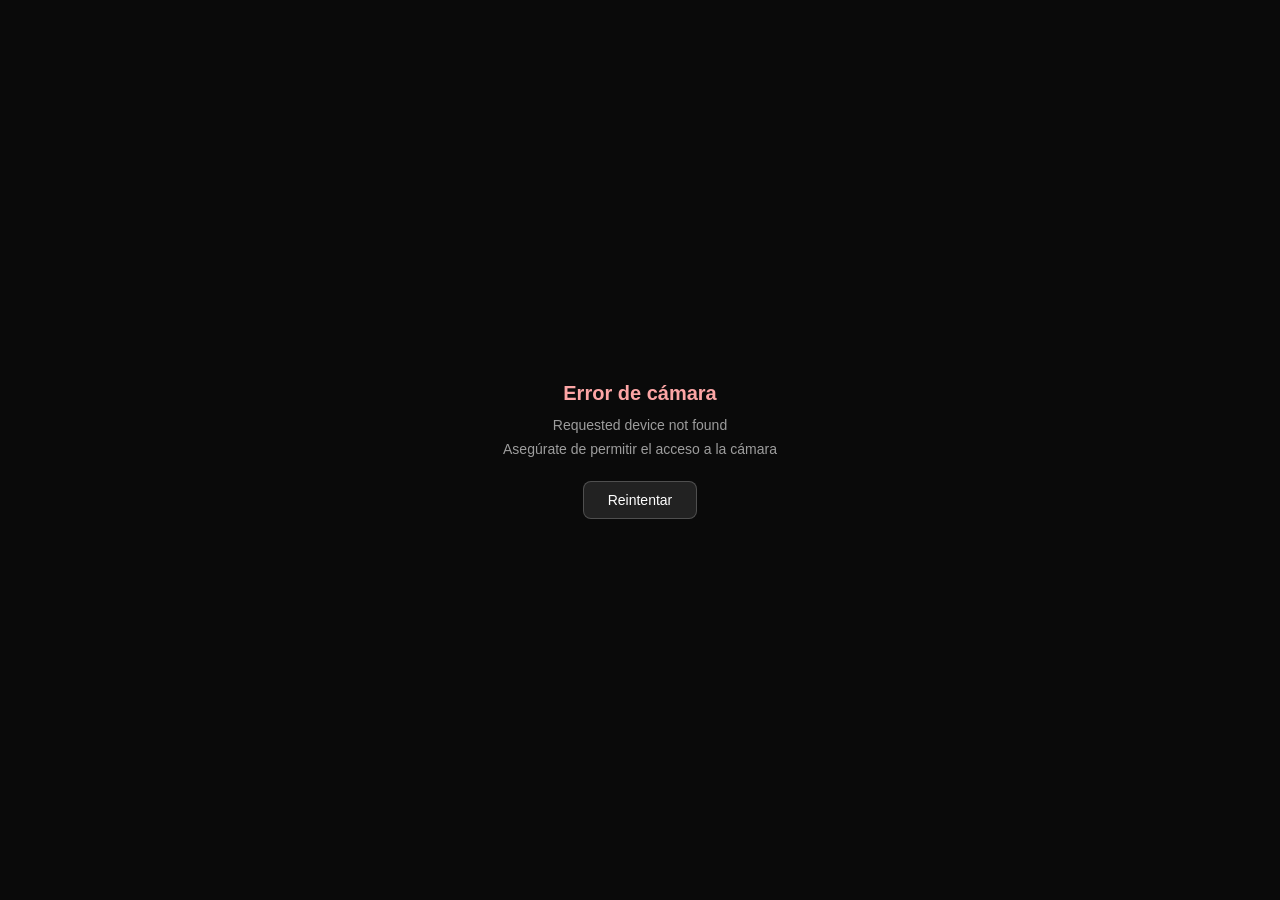
==== index.html @ 2f6f901b "Add files via upload primera versión" ====
<!DOCTYPE html>
<html lang="es">
<head>
    <meta charset="UTF-8">
    <meta name="viewport" content="width=device-width, initial-scale=1.0, user-scalable=no">
    <title>Reloj AR - QR en tu muñeca</title>
    <link rel="manifest" href="manifest.json">
    <meta name="theme-color" content="#000000">
    <meta name="apple-mobile-web-app-capable" content="yes">
    <meta name="apple-mobile-web-app-status-bar-style" content="black-translucent">
    <link rel="apple-touch-icon" href="icon-192.png">
    <link rel="stylesheet" href="styles/style.css">
</head>
<body>
    <video id="video" autoplay playsinline muted></video>
    <canvas id="overlay"></canvas>

    <div id="loading" class="activo">
        <div class="loader-icon">
            <svg viewBox="0 0 100 100" width="80" height="80">
                <circle cx="50" cy="50" r="40" fill="none" stroke="currentColor" stroke-width="3" opacity="0.3"/>
                <circle cx="50" cy="50" r="40" fill="none" stroke="currentColor" stroke-width="3"
                    stroke-dasharray="251" stroke-dashoffset="0" stroke-linecap="round">
                    <animate attributeName="stroke-dashoffset" from="251" to="0" dur="1.5s" repeatCount="indefinite"/>
                </circle>
            </svg>
        </div>
        <p class="loader-text">Iniciando cámara...</p>
    </div>

    <div id="reloj-encontrado" class="oculto">
        <div class="badge encontrado-badge">RELOJ ACTIVO</div>
    </div>

    <div id="reloj-perdido" class="oculto">
        <div class="badge perdido-badge">BUSCANDO QR...</div>
        <div class="qr-guia">
            <div class="qr-corners"></div>
            <p class="qr-instruccion">Enfoca el código QR en tu muñeca</p>
        </div>
    </div>

    <div id="info-hora">
        <span id="estado-texto">--:--:--</span>
    </div>

    <button id="btn-estilo" class="btn-estilo">
        <span id="nombre-estilo">Clásico Premium</span>
        <span class="btn-icono">↻</span>
    </button>

    <script src="js/jsqr.min.js"></script>
    <script src="js/reloj-canvas.js"></script>
    <script src="js/app.js"></script>
    <script>
        if ('serviceWorker' in navigator) {
            navigator.serviceWorker.register('service-worker.js');
        }
    </script>
</body>
</html>
---- styles/style.css ----
*, *::before, *::after {
    margin: 0;
    padding: 0;
    box-sizing: border-box;
}

html, body {
    width: 100%;
    height: 100%;
    overflow: hidden;
    background: #000;
    font-family: -apple-system, BlinkMacSystemFont, 'Segoe UI', Roboto, sans-serif;
    -webkit-user-select: none;
    user-select: none;
    touch-action: none;
}

#video {
    position: fixed;
    top: 0;
    left: 0;
    width: 100%;
    height: 100%;
    object-fit: cover;
    z-index: 0;
}

#overlay {
    position: fixed;
    top: 0;
    left: 0;
    width: 100%;
    height: 100%;
    z-index: 1;
}

#loading {
    position: fixed;
    top: 0;
    left: 0;
    width: 100%;
    height: 100%;
    z-index: 100;
    display: flex;
    flex-direction: column;
    align-items: center;
    justify-content: center;
    background: #0a0a0a;
    transition: opacity 0.4s ease;
    opacity: 1;
}

#loading.oculto {
    opacity: 0;
    pointer-events: none;
}

.loader-icon {
    color: #63B3ED;
    margin-bottom: 24px;
}

.loader-text {
    color: rgba(255,255,255,0.6);
    font-size: 14px;
    letter-spacing: 1px;
}

.badge {
    position: fixed;
    top: 16px;
    left: 50%;
    transform: translateX(-50%);
    z-index: 50;
    padding: 6px 16px;
    border-radius: 20px;
    font-size: 12px;
    font-weight: 600;
    letter-spacing: 1.5px;
    text-transform: uppercase;
    transition: all 0.3s ease;
    pointer-events: none;
}

.encontrado-badge {
    background: rgba(16, 185, 129, 0.2);
    color: #34D399;
    border: 1px solid rgba(16, 185, 129, 0.3);
}

.perdido-badge {
    background: rgba(59, 130, 246, 0.2);
    color: #60A5FA;
    border: 1px solid rgba(59, 130, 246, 0.3);
}

.qr-guia {
    position: fixed;
    top: 50%;
    left: 50%;
    transform: translate(-50%, -50%);
    z-index: 50;
    text-align: center;
}

.qr-corners {
    width: 200px;
    height: 200px;
    margin: 0 auto 20px;
    position: relative;
}

.qr-corners::before {
    content: '';
    position: absolute;
    top: 0;
    left: 0;
    width: 100%;
    height: 100%;
    border: 2px dashed rgba(96, 165, 250, 0.3);
    border-radius: 12px;
}

.qr-corners::after {
    content: '';
    position: absolute;
    top: -4px;
    left: -4px;
    width: 40px;
    height: 40px;
    border-top: 3px solid rgba(96, 165, 250, 0.8);
    border-left: 3px solid rgba(96, 165, 250, 0.8);
    border-radius: 6px 0 0 0;
}

.qr-guia .qr-corners {
    border: none;
}

.qr-guia .qr-corners::after {
    top: -4px;
    left: -4px;
    right: auto;
    bottom: auto;
    border-top: 3px solid rgba(96, 165, 250, 0.8);
    border-left: 3px solid rgba(96, 165, 250, 0.8);
    border-right: none;
    border-bottom: none;
    border-radius: 6px 0 0 0;
}

.qr-guia .qr-corners::before {
    border: 2px dashed rgba(96, 165, 250, 0.3);
    border-radius: 12px;
}

.qr-guia .qr-corners-right-top::after,
.qr-guia .qr-corners-right-bottom::after,
.qr-guia .qr-corners-left-bottom::after {
    display: none;
}

.qr-instruccion {
    color: rgba(255,255,255,0.7);
    font-size: 14px;
    letter-spacing: 0.5px;
    text-shadow: 0 1px 4px rgba(0,0,0,0.8);
}

#info-hora {
    position: fixed;
    bottom: 80px;
    right: 16px;
    z-index: 50;
    pointer-events: none;
}

#estado-texto {
    color: rgba(255,255,255,0.5);
    font-size: 12px;
    font-family: 'Courier New', monospace;
    letter-spacing: 0.5px;
}

.btn-estilo {
    position: fixed;
    bottom: 24px;
    left: 50%;
    transform: translateX(-50%);
    z-index: 50;
    display: flex;
    align-items: center;
    gap: 8px;
    padding: 10px 20px;
    border: 1px solid rgba(255,255,255,0.2);
    border-radius: 25px;
    background: rgba(0,0,0,0.6);
    -webkit-backdrop-filter: blur(12px);
    backdrop-filter: blur(12px);
    color: rgba(255,255,255,0.9);
    font-size: 13px;
    font-weight: 500;
    cursor: pointer;
    transition: all 0.2s ease;
    touch-action: manipulation;
    -webkit-tap-highlight-color: transparent;
}

.btn-estilo:active {
    transform: translateX(-50%) scale(0.96);
}

.btn-icono {
    font-size: 16px;
}

.oculto {
    opacity: 0 !important;
    pointer-events: none !important;
}

.activo {
    opacity: 1;
    pointer-events: auto;
}

.error-msg {
    text-align: center;
    color: #FCA5A5;
}

.error-msg h2 {
    margin-bottom: 12px;
    font-size: 20px;
}

.error-msg p {
    margin-bottom: 8px;
    font-size: 14px;
    color: rgba(255,255,255,0.6);
}

.error-msg button {
    margin-top: 16px;
    padding: 10px 24px;
    border: 1px solid rgba(255,255,255,0.2);
    border-radius: 8px;
    background: rgba(255,255,255,0.1);
    color: white;
    font-size: 14px;
    cursor: pointer;
}
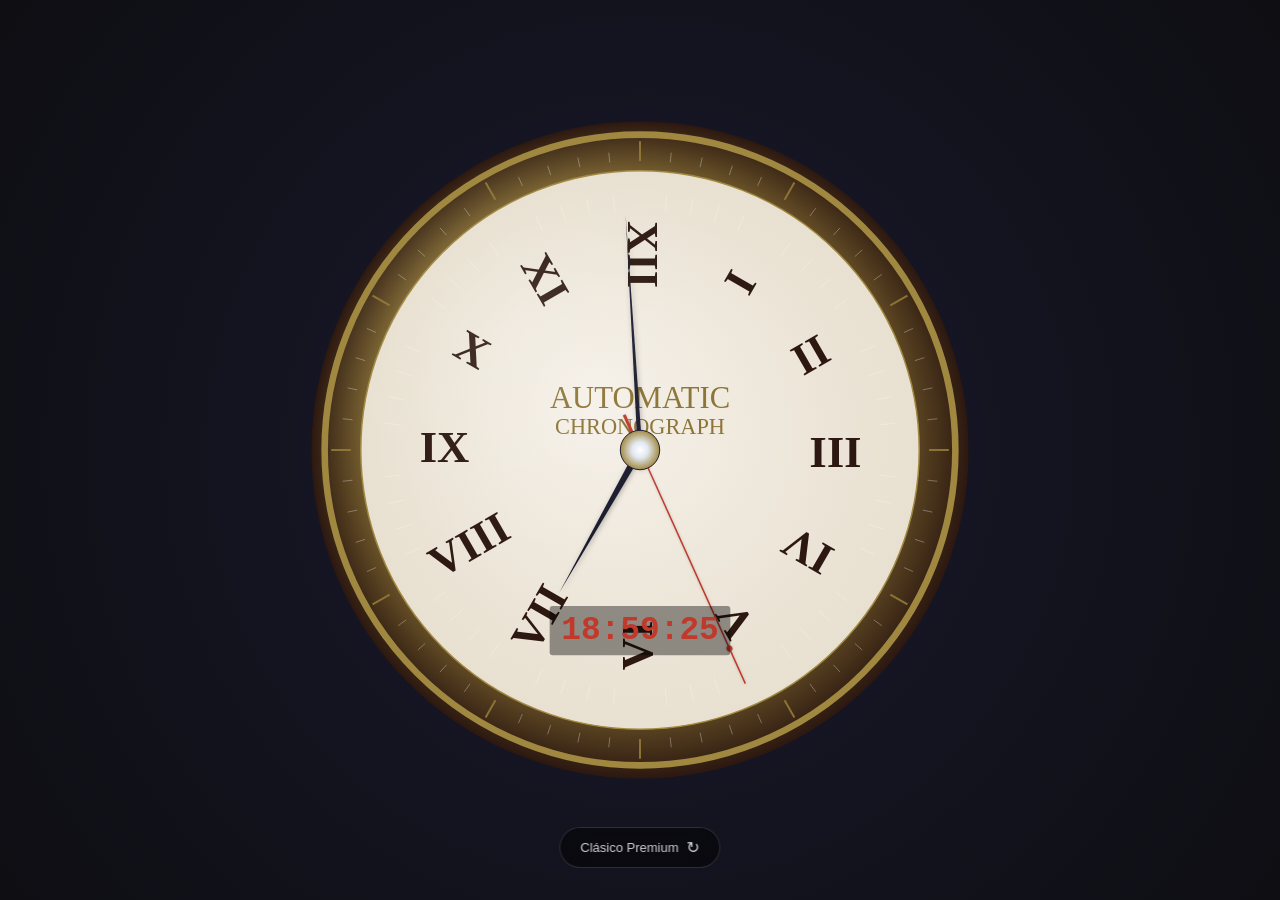
==== commit 5f4f77d9: "Add files via upload" ====
--- a/index.html
+++ b/index.html
@@ -3,7 +3,7 @@
 <head>
     <meta charset="UTF-8">
     <meta name="viewport" content="width=device-width, initial-scale=1.0, user-scalable=no">
-    <title>Reloj AR - QR en tu muñeca</title>
+    <title>Reloj QR</title>
     <link rel="manifest" href="manifest.json">
     <meta name="theme-color" content="#000000">
     <meta name="apple-mobile-web-app-capable" content="yes">
@@ -12,44 +12,13 @@
     <link rel="stylesheet" href="styles/style.css">
 </head>
 <body>
-    <video id="video" autoplay playsinline muted></video>
     <canvas id="overlay"></canvas>
-
-    <div id="loading" class="activo">
-        <div class="loader-icon">
-            <svg viewBox="0 0 100 100" width="80" height="80">
-                <circle cx="50" cy="50" r="40" fill="none" stroke="currentColor" stroke-width="3" opacity="0.3"/>
-                <circle cx="50" cy="50" r="40" fill="none" stroke="currentColor" stroke-width="3"
-                    stroke-dasharray="251" stroke-dashoffset="0" stroke-linecap="round">
-                    <animate attributeName="stroke-dashoffset" from="251" to="0" dur="1.5s" repeatCount="indefinite"/>
-                </circle>
-            </svg>
-        </div>
-        <p class="loader-text">Iniciando cámara...</p>
-    </div>
-
-    <div id="reloj-encontrado" class="oculto">
-        <div class="badge encontrado-badge">RELOJ ACTIVO</div>
-    </div>
-
-    <div id="reloj-perdido" class="oculto">
-        <div class="badge perdido-badge">BUSCANDO QR...</div>
-        <div class="qr-guia">
-            <div class="qr-corners"></div>
-            <p class="qr-instruccion">Enfoca el código QR en tu muñeca</p>
-        </div>
-    </div>
-
-    <div id="info-hora">
-        <span id="estado-texto">--:--:--</span>
-    </div>
 
     <button id="btn-estilo" class="btn-estilo">
         <span id="nombre-estilo">Clásico Premium</span>
         <span class="btn-icono">↻</span>
     </button>
 
-    <script src="js/jsqr.min.js"></script>
     <script src="js/reloj-canvas.js"></script>
     <script src="js/app.js"></script>
     <script>
--- a/styles/style.css
+++ b/styles/style.css
@@ -8,21 +8,11 @@
     width: 100%;
     height: 100%;
     overflow: hidden;
-    background: #000;
+    background: #0a0a0a;
     font-family: -apple-system, BlinkMacSystemFont, 'Segoe UI', Roboto, sans-serif;
     -webkit-user-select: none;
     user-select: none;
     touch-action: none;
-}
-
-#video {
-    position: fixed;
-    top: 0;
-    left: 0;
-    width: 100%;
-    height: 100%;
-    object-fit: cover;
-    z-index: 0;
 }
 
 #overlay {
@@ -34,157 +24,9 @@
     z-index: 1;
 }
 
-#loading {
-    position: fixed;
-    top: 0;
-    left: 0;
-    width: 100%;
-    height: 100%;
-    z-index: 100;
-    display: flex;
-    flex-direction: column;
-    align-items: center;
-    justify-content: center;
-    background: #0a0a0a;
-    transition: opacity 0.4s ease;
-    opacity: 1;
-}
-
-#loading.oculto {
-    opacity: 0;
-    pointer-events: none;
-}
-
-.loader-icon {
-    color: #63B3ED;
-    margin-bottom: 24px;
-}
-
-.loader-text {
-    color: rgba(255,255,255,0.6);
-    font-size: 14px;
-    letter-spacing: 1px;
-}
-
-.badge {
-    position: fixed;
-    top: 16px;
-    left: 50%;
-    transform: translateX(-50%);
-    z-index: 50;
-    padding: 6px 16px;
-    border-radius: 20px;
-    font-size: 12px;
-    font-weight: 600;
-    letter-spacing: 1.5px;
-    text-transform: uppercase;
-    transition: all 0.3s ease;
-    pointer-events: none;
-}
-
-.encontrado-badge {
-    background: rgba(16, 185, 129, 0.2);
-    color: #34D399;
-    border: 1px solid rgba(16, 185, 129, 0.3);
-}
-
-.perdido-badge {
-    background: rgba(59, 130, 246, 0.2);
-    color: #60A5FA;
-    border: 1px solid rgba(59, 130, 246, 0.3);
-}
-
-.qr-guia {
-    position: fixed;
-    top: 50%;
-    left: 50%;
-    transform: translate(-50%, -50%);
-    z-index: 50;
-    text-align: center;
-}
-
-.qr-corners {
-    width: 200px;
-    height: 200px;
-    margin: 0 auto 20px;
-    position: relative;
-}
-
-.qr-corners::before {
-    content: '';
-    position: absolute;
-    top: 0;
-    left: 0;
-    width: 100%;
-    height: 100%;
-    border: 2px dashed rgba(96, 165, 250, 0.3);
-    border-radius: 12px;
-}
-
-.qr-corners::after {
-    content: '';
-    position: absolute;
-    top: -4px;
-    left: -4px;
-    width: 40px;
-    height: 40px;
-    border-top: 3px solid rgba(96, 165, 250, 0.8);
-    border-left: 3px solid rgba(96, 165, 250, 0.8);
-    border-radius: 6px 0 0 0;
-}
-
-.qr-guia .qr-corners {
-    border: none;
-}
-
-.qr-guia .qr-corners::after {
-    top: -4px;
-    left: -4px;
-    right: auto;
-    bottom: auto;
-    border-top: 3px solid rgba(96, 165, 250, 0.8);
-    border-left: 3px solid rgba(96, 165, 250, 0.8);
-    border-right: none;
-    border-bottom: none;
-    border-radius: 6px 0 0 0;
-}
-
-.qr-guia .qr-corners::before {
-    border: 2px dashed rgba(96, 165, 250, 0.3);
-    border-radius: 12px;
-}
-
-.qr-guia .qr-corners-right-top::after,
-.qr-guia .qr-corners-right-bottom::after,
-.qr-guia .qr-corners-left-bottom::after {
-    display: none;
-}
-
-.qr-instruccion {
-    color: rgba(255,255,255,0.7);
-    font-size: 14px;
-    letter-spacing: 0.5px;
-    text-shadow: 0 1px 4px rgba(0,0,0,0.8);
-}
-
-#info-hora {
-    position: fixed;
-    bottom: 80px;
-    right: 16px;
-    z-index: 50;
-    pointer-events: none;
-}
-
-#estado-texto {
-    color: rgba(255,255,255,0.5);
-    font-size: 12px;
-    font-family: 'Courier New', monospace;
-    letter-spacing: 0.5px;
-}
-
 .btn-estilo {
     position: fixed;
-    bottom: 24px;
+    bottom: 32px;
     left: 50%;
     transform: translateX(-50%);
     z-index: 50;
@@ -192,12 +34,12 @@
     align-items: center;
     gap: 8px;
     padding: 10px 20px;
-    border: 1px solid rgba(255,255,255,0.2);
+    border: 1px solid rgba(255,255,255,0.15);
     border-radius: 25px;
-    background: rgba(0,0,0,0.6);
+    background: rgba(0,0,0,0.5);
     -webkit-backdrop-filter: blur(12px);
     backdrop-filter: blur(12px);
-    color: rgba(255,255,255,0.9);
+    color: rgba(255,255,255,0.8);
     font-size: 13px;
     font-weight: 500;
     cursor: pointer;
@@ -213,40 +55,3 @@
 .btn-icono {
     font-size: 16px;
 }
-
-.oculto {
-    opacity: 0 !important;
-    pointer-events: none !important;
-}
-
-.activo {
-    opacity: 1;
-    pointer-events: auto;
-}
-
-.error-msg {
-    text-align: center;
-    color: #FCA5A5;
-}
-
-.error-msg h2 {
-    margin-bottom: 12px;
-    font-size: 20px;
-}
-
-.error-msg p {
-    margin-bottom: 8px;
-    font-size: 14px;
-    color: rgba(255,255,255,0.6);
-}
-
-.error-msg button {
-    margin-top: 16px;
-    padding: 10px 24px;
-    border: 1px solid rgba(255,255,255,0.2);
-    border-radius: 8px;
-    background: rgba(255,255,255,0.1);
-    color: white;
-    font-size: 14px;
-    cursor: pointer;
-}
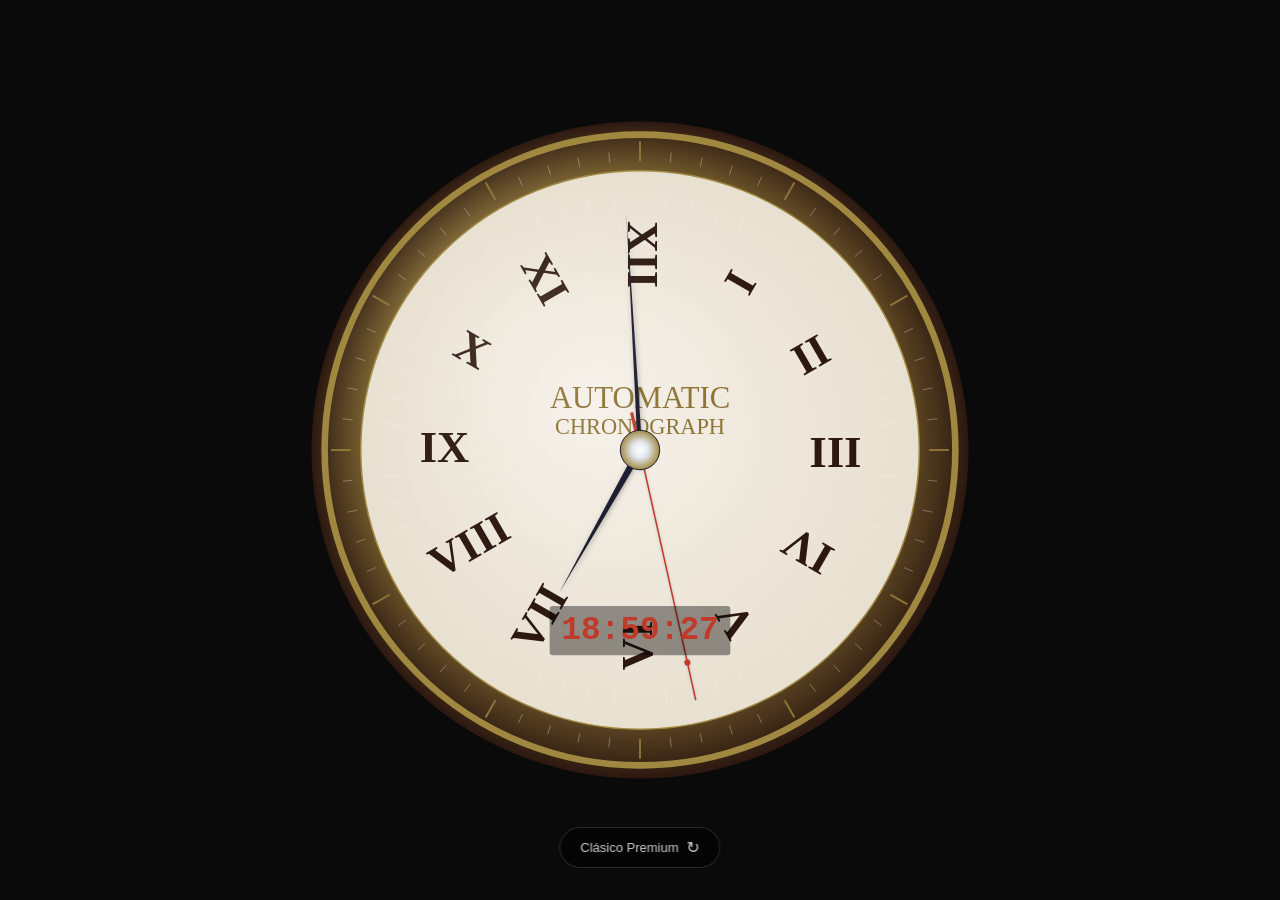
==== commit c6c43c70: "watch listo" ====
--- a/index.html
+++ b/index.html
@@ -12,6 +12,7 @@
     <link rel="stylesheet" href="styles/style.css">
 </head>
 <body>
+    <video id="video" autoplay playsinline muted></video>
     <canvas id="overlay"></canvas>
 
     <button id="btn-estilo" class="btn-estilo">
--- a/styles/style.css
+++ b/styles/style.css
@@ -13,6 +13,16 @@
     -webkit-user-select: none;
     user-select: none;
     touch-action: none;
+}
+
+#video {
+    position: fixed;
+    top: 0;
+    left: 0;
+    width: 100%;
+    height: 100%;
+    object-fit: cover;
+    z-index: 0;
 }
 
 #overlay {
